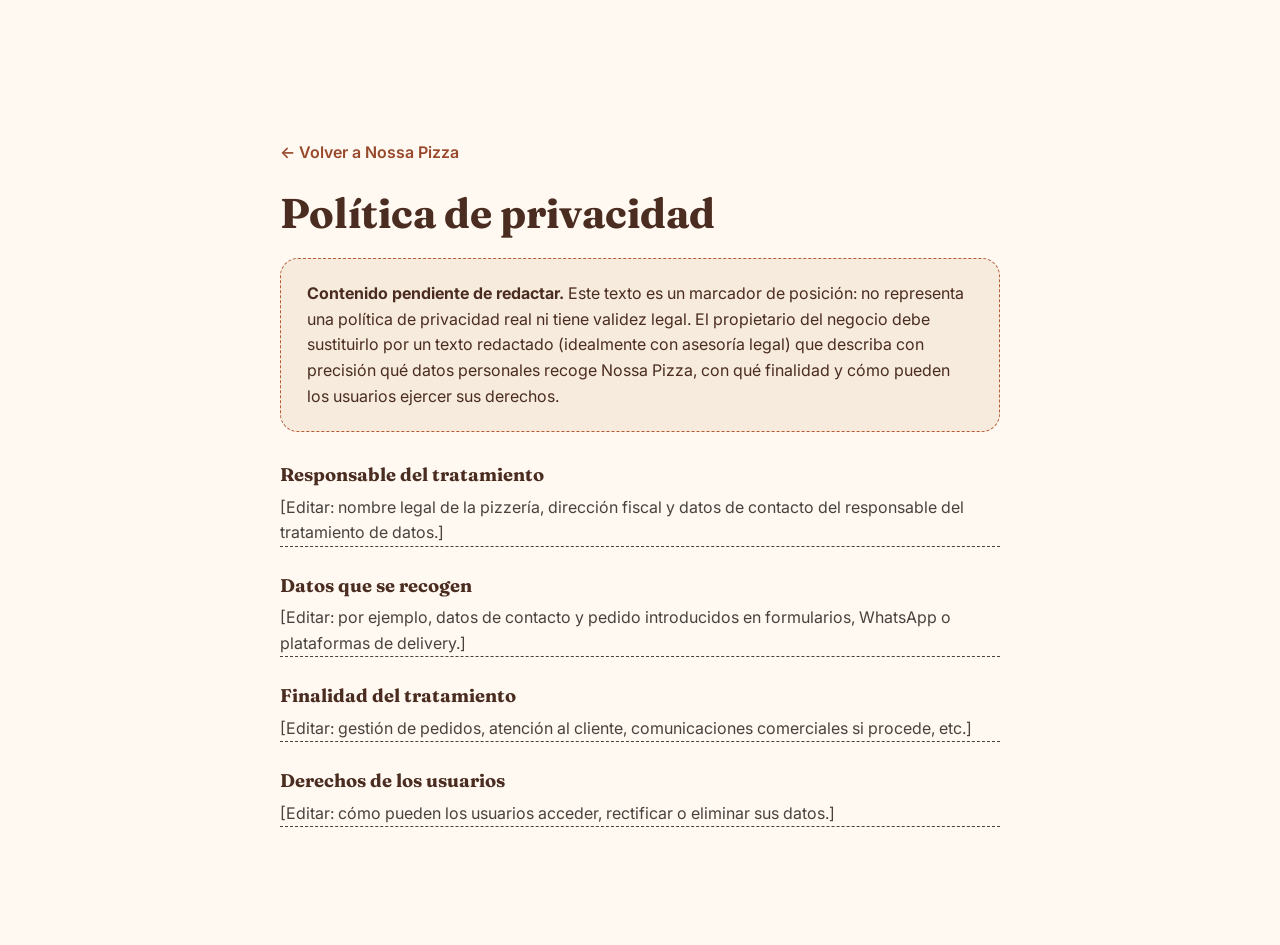
==== privacidad.html @ d00a5d14 "Add cart engine, new menu markup, palette CSS and legal pages Completes the previous commit: the act" ====
<!DOCTYPE html>
<html lang="es">
<head>
<meta charset="UTF-8">
<meta name="viewport" content="width=device-width, initial-scale=1.0, viewport-fit=cover">
<title>Política de privacidad | Nossa Pizza</title>
<meta name="description" content="Política de privacidad de Nossa Pizza — pendiente de redactar por el propietario del negocio.">
<meta name="robots" content="noindex">
<link rel="icon" type="image/svg+xml" href="assets/images/favicon.svg">
<link rel="preconnect" href="https://fonts.googleapis.com">
<link rel="preconnect" href="https://fonts.gstatic.com" crossorigin>
<link href="https://fonts.googleapis.com/css2?family=Fraunces:ital,opsz,wght@0,9..144,400;0,9..144,600;0,9..144,700;1,9..144,500&family=Baloo+2:wght@600;700;800&family=Inter:wght@400;500;600;700&display=swap" rel="stylesheet">
<link rel="stylesheet" href="css/style.css">
<style>
  .legal-page { padding-top: 140px; padding-bottom: 90px; }
  .legal-page .container { max-width: 760px; }
  .legal-notice {
    background: var(--cream-soft);
    border: 1.5px dashed var(--orange);
    border-radius: var(--radius-md);
    padding: 22px 26px;
    margin-bottom: 32px;
    color: var(--navy-deep);
  }
  .legal-page h1 { font-size: clamp(1.9rem, 4vw, 2.6rem); }
  .legal-page section { margin-bottom: 28px; }
  .legal-page h2 { font-size: 1.15rem; }
  .back-link { display: inline-block; margin-bottom: 24px; color: var(--orange-deep); font-weight: 600; }
</style>
</head>
<body style="background:var(--cream);">
<main class="legal-page">
  <div class="container">
    <a href="index.html#inicio" class="back-link">&larr; Volver a Nossa Pizza</a>
    <h1>Política de privacidad</h1>
    <div class="legal-notice">
      <strong>Contenido pendiente de redactar.</strong> Este texto es un marcador de posición: no representa una política de privacidad real ni tiene validez legal. El propietario del negocio debe sustituirlo por un texto redactado (idealmente con asesoría legal) que describa con precisión qué datos personales recoge Nossa Pizza, con qué finalidad y cómo pueden los usuarios ejercer sus derechos.
    </div>
    <section>
      <h2>Responsable del tratamiento</h2>
      <p data-editable>[Editar: nombre legal de la pizzería, dirección fiscal y datos de contacto del responsable del tratamiento de datos.]</p>
    </section>
    <section>
      <h2>Datos que se recogen</h2>
      <p data-editable>[Editar: por ejemplo, datos de contacto y pedido introducidos en formularios, WhatsApp o plataformas de delivery.]</p>
    </section>
    <section>
      <h2>Finalidad del tratamiento</h2>
      <p data-editable>[Editar: gestión de pedidos, atención al cliente, comunicaciones comerciales si procede, etc.]</p>
    </section>
    <section>
      <h2>Derechos de los usuarios</h2>
      <p data-editable>[Editar: cómo pueden los usuarios acceder, rectificar o eliminar sus datos.]</p>
    </section>
  </div>
</main>
</body>
</html>
---- css/style.css ----
/* =========================================================
   NOSSA PIZZA — hoja de estilos principal
   Paleta artesanal cálida: marrón oscuro + crema + beige +
   terracota, con verde oliva y dorado como acentos secundarios.
   Los nombres de variable heredados (--navy, --orange, etc.) se
   mantienen para no romper el resto de la hoja, pero ahora
   apuntan a la nueva paleta marrón/terracota.
   ========================================================= */

:root {
  --navy: #7a4b32;          /* marrón medio */
  --navy-deep: #4a2c20;     /* marrón oscuro principal */
  --charcoal: #2a1b12;      /* espresso oscuro — fondos foto/hero */
  --charcoal-soft: #3a2418; /* marrón footer */
  --orange: #b85c38;        /* terracota — CTA principal */
  --orange-deep: #98492c;   /* terracota oscuro — hover */
  --red: #a8452c;
  --gold: #c49a5a;          /* dorado suave, detalles */
  --crust: #d9a45c;
  --cream: #fff9f2;         /* blanco cálido */
  --cream-dim: #e8d5be;     /* beige claro */
  --cream-soft: #f6ebdd;    /* crema */
  --olive: #66704a;         /* verde oliva — acento secundario */
  --ink: #29231f;           /* negro suave para textos */
  --green-br: #049a3f;
  --yellow-br: #ffd400;
  --blue-br: #002776;

  --font-display: "Baloo 2", "Fraunces", sans-serif;
  --font-heading: "Fraunces", Georgia, serif;
  --font-body: "Inter", -apple-system, BlinkMacSystemFont, sans-serif;

  --container: 1180px;
  --radius-lg: 28px;
  --radius-md: 18px;
  --radius-sm: 12px;
  --shadow-soft: 0 20px 50px -20px rgba(42, 27, 18, 0.35);
  --shadow-card: 0 14px 30px -16px rgba(42, 27, 18, 0.28);
  --ease: cubic-bezier(0.22, 1, 0.36, 1);
}

/* ---------- Reset ---------- */
*, *::before, *::after { box-sizing: border-box; }
html { scroll-behavior: smooth; }
body {
  margin: 0;
  font-family: var(--font-body);
  color: var(--ink);
  background: var(--cream);
  line-height: 1.6;
  -webkit-font-smoothing: antialiased;
}
img { max-width: 100%; display: block; }
a { color: inherit; text-decoration: none; }
ul { list-style: none; margin: 0; padding: 0; }
h1, h2, h3, h4 { font-family: var(--font-heading); margin: 0 0 0.5em; line-height: 1.15; color: var(--navy-deep); }
p { margin: 0 0 1em; }
button { font: inherit; cursor: pointer; }

@media (prefers-reduced-motion: reduce) {
  html { scroll-behavior: auto; }
  * { animation-duration: 0.01ms !important; animation-iteration-count: 1 !important; transition-duration: 0.01ms !important; }
}

.container {
  width: 100%;
  max-width: var(--container);
  margin: 0 auto;
  padding-inline: 20px;
}

.skip-link {
  position: absolute;
  left: -999px;
  top: 0;
  background: var(--orange);
  color: #fff;
  padding: 12px 18px;
  z-index: 999;
  border-radius: 0 0 8px 0;
}
.skip-link:focus { left: 0; }

/* ---------- Buttons ---------- */
.btn {
  display: inline-flex;
  align-items: center;
  justify-content: center;
  gap: 8px;
  padding: 14px 28px;
  border-radius: 999px;
  font-weight: 600;
  font-size: 0.95rem;
  border: 2px solid transparent;
  transition: transform 0.25s var(--ease), box-shadow 0.25s var(--ease), background 0.25s var(--ease), color 0.25s var(--ease);
  white-space: nowrap;
}
.btn-primary { background: var(--orange); color: #fff; box-shadow: 0 12px 24px -10px rgba(184, 92, 56, 0.6); }
.btn-primary:hover { background: var(--orange-deep); transform: translateY(-2px); box-shadow: 0 16px 30px -10px rgba(184, 92, 56, 0.7); }
.btn-outline-light { border-color: rgba(255,255,255,0.65); color: #fff; }
.btn-outline-light:hover { background: rgba(255,255,255,0.12); transform: translateY(-2px); }
.btn-outline { border-color: var(--navy); color: var(--navy); }
.btn-outline:hover { background: var(--navy); color: #fff; }
.btn-sm { padding: 9px 18px; font-size: 0.85rem; }

/* ---------- Header ---------- */
.site-header {
  position: fixed;
  inset: 0 0 auto 0;
  z-index: 100;
  padding-top: env(safe-area-inset-top, 0px);
  transition: background 0.3s var(--ease), box-shadow 0.3s var(--ease), padding 0.3s var(--ease);
}
.header-inner {
  display: flex;
  align-items: center;
  justify-content: space-between;
  padding-block: 18px;
}
.site-header.scrolled {
  background: rgba(74, 44, 32, 0.94);
  backdrop-filter: blur(10px);
  box-shadow: 0 8px 24px -12px rgba(0,0,0,0.35);
}
.site-header.scrolled .header-inner { padding-block: 12px; }

.logo { display: flex; align-items: center; gap: 10px; }
.logo-mark { display: flex; }
.logo-text { font-family: var(--font-display); font-weight: 700; font-size: 1.4rem; display: flex; gap: 4px; }
.logo-nossa { color: var(--cream); }
.logo-pizza { color: var(--orange); }

.main-nav ul { display: flex; gap: 28px; }
.main-nav a {
  font-weight: 500;
  font-size: 0.95rem;
  color: var(--cream);
  position: relative;
  padding-bottom: 4px;
}
.main-nav a::after {
  content: "";
  position: absolute;
  left: 0; right: 100%; bottom: 0;
  height: 2px;
  background: var(--orange);
  transition: right 0.3s var(--ease);
}
.main-nav a:hover::after { right: 0; }

.header-actions { position: relative; z-index: 2; display: flex; align-items: center; gap: 14px; }
.header-cart-btn {
  position: relative;
  background: rgba(255,255,255,0.1);
  border: 1px solid rgba(255,255,255,0.18);
  color: var(--cream);
  width: 40px; height: 40px;
  border-radius: 50%;
  font-size: 1.05rem;
  display: flex; align-items: center; justify-content: center;
  transition: background 0.25s var(--ease);
}
.header-cart-btn:hover { background: var(--orange); border-color: var(--orange); }
.header-cart-badge {
  position: absolute;
  top: -5px; right: -5px;
  background: var(--olive);
  color: #fff;
  font-size: 0.68rem;
  font-weight: 700;
  min-width: 18px; height: 18px;
  border-radius: 999px;
  display: flex; align-items: center; justify-content: center;
  padding: 0 4px;
}
.header-cart-badge[hidden] { display: none; }
@media (min-width: 861px) {
  .cart-fab { display: none; }
}
.nav-toggle {
  display: none;
  flex-direction: column;
  gap: 5px;
  background: none;
  border: none;
  padding: 6px;
}
.nav-toggle span { width: 24px; height: 2px; background: var(--cream); border-radius: 2px; transition: transform 0.25s var(--ease), opacity 0.25s var(--ease), background 0.25s var(--ease); }

/* ---------- Hero ---------- */
.hero {
  position: relative;
  min-height: 100svh;
  display: flex;
  align-items: center;
  padding-top: calc(110px + env(safe-area-inset-top, 0px));
  padding-bottom: 60px;
  overflow: hidden;
  background: var(--charcoal);
}
.hero-bg {
  position: absolute;
  inset: 0;
  background:
    radial-gradient(circle at 82% 20%, rgba(184,92,56,0.28), transparent 55%),
    radial-gradient(circle at 12% 82%, rgba(74,44,32,0.55), transparent 55%),
    linear-gradient(160deg, #3a2418 0%, #2a1b12 55%, #1c120b 100%);
}
.hero-inner {
  position: relative;
  display: grid;
  grid-template-columns: 1.05fr 0.95fr;
  gap: 40px;
  align-items: center;
}
.eyebrow {
  display: inline-flex;
  align-items: center;
  gap: 8px;
  text-transform: uppercase;
  letter-spacing: 0.12em;
  font-size: 0.78rem;
  font-weight: 700;
  color: var(--orange);
  margin-bottom: 14px;
}
.eyebrow-light { color: var(--gold); }
.flag-dot {
  width: 10px; height: 10px; border-radius: 50%;
  background: conic-gradient(var(--green-br) 0 33%, var(--yellow-br) 33% 66%, var(--blue-br) 66% 100%);
  display: inline-block;
}
.hero-copy h1 {
  color: var(--cream);
  font-size: clamp(2.4rem, 5vw, 3.6rem);
  font-weight: 600;
  margin-bottom: 20px;
}
.hero-copy h1 .accent { color: var(--orange); font-style: italic; }
.hero-lead { color: var(--cream-dim); font-size: 1.1rem; max-width: 46ch; margin-bottom: 32px; }
.hero-cta { display: flex; gap: 16px; flex-wrap: wrap; margin-bottom: 34px; }
.hero-badges { display: flex; flex-wrap: wrap; gap: 12px; }
.hero-badges li {
  background: rgba(255,255,255,0.08);
  border: 1px solid rgba(255,255,255,0.12);
  color: var(--cream);
  padding: 8px 16px;
  border-radius: 999px;
  font-size: 0.85rem;
}

.hero-visual { position: relative; display: flex; justify-content: center; align-items: center; min-height: 380px; }
.hero-glow {
  position: absolute;
  width: 420px; height: 420px;
  background: radial-gradient(circle, rgba(196,154,90,0.35), transparent 70%);
  filter: blur(10px);
  animation: pulse-glow 6s ease-in-out infinite;
}
.hero-pizza {
  position: relative;
  width: min(400px, 78vw);
  height: auto;
  filter: drop-shadow(0 30px 40px rgba(0,0,0,0.5));
  animation: float-pizza 7s ease-in-out infinite;
}
.hero-sticker {
  position: absolute;
  right: 4%;
  bottom: 6%;
  background: var(--cream);
  border-radius: 999px;
  padding: 8px 18px 8px 8px;
  display: flex;
  align-items: center;
  gap: 10px;
  box-shadow: var(--shadow-soft);
  font-weight: 700;
  font-size: 0.85rem;
  color: var(--navy-deep);
  animation: float-pizza 7s ease-in-out infinite reverse;
}
.hero-sticker img { border-radius: 50%; background: var(--navy); padding: 6px; object-fit: cover; }

.scroll-hint {
  position: absolute;
  left: 50%;
  bottom: 24px;
  transform: translateX(-50%);
  width: 26px; height: 42px;
  border: 2px solid rgba(255,255,255,0.5);
  border-radius: 20px;
}
.scroll-hint span {
  position: absolute;
  top: 6px; left: 50%;
  width: 4px; height: 8px;
  margin-left: -2px;
  background: var(--orange);
  border-radius: 3px;
  animation: scroll-bounce 1.8s ease-in-out infinite;
}

@keyframes float-pizza { 0%, 100% { transform: translateY(0) rotate(0deg); } 50% { transform: translateY(-16px) rotate(2deg); } }
@keyframes pulse-glow { 0%, 100% { opacity: 0.7; transform: scale(1); } 50% { opacity: 1; transform: scale(1.08); } }
@keyframes scroll-bounce { 0%, 100% { opacity: 0.3; top: 6px; } 50% { opacity: 1; top: 16px; } }

/* ---------- Sections ---------- */
.section { padding-block: 96px; }
.section-dark { background: var(--navy-deep); color: var(--cream-dim); }
.section-dark h2, .section-dark h3 { color: var(--cream); }
.section-charcoal { background: var(--charcoal-soft); color: var(--cream-dim); }
.section-charcoal h2 { color: var(--cream); }

.section-head { text-align: center; max-width: 640px; margin: 0 auto 56px; }
.section-lead { font-size: 1.05rem; color: #5c5044; }
.section-dark .section-lead, .section-charcoal .section-lead { color: var(--cream-dim); }
.section-head h2 { font-size: clamp(1.8rem, 3.4vw, 2.6rem); }

/* ---------- Split (historia / calidad) ---------- */
.split { display: grid; grid-template-columns: 0.85fr 1.15fr; gap: 56px; align-items: center; }
.split-reverse { grid-template-columns: 1.15fr 0.85fr; }
.split-reverse .split-copy { order: 1; }
.split-reverse .split-visual { order: 2; }
.split-visual { position: relative; display: flex; justify-content: center; }
.mascot-frame {
  width: min(280px, 70vw);
  background: linear-gradient(160deg, rgba(196,154,90,0.18), rgba(184,92,56,0.08));
  border-radius: var(--radius-lg);
  padding: 26px;
}
.split-badge {
  position: absolute;
  bottom: -16px;
  left: 50%;
  transform: translateX(-50%);
  background: var(--orange);
  color: #fff;
  font-size: 0.8rem;
  font-weight: 700;
  padding: 8px 18px;
  border-radius: 999px;
  display: flex;
  align-items: center;
  gap: 8px;
  white-space: nowrap;
  box-shadow: var(--shadow-card);
}
.split-copy h2 { font-size: clamp(1.7rem, 3vw, 2.3rem); }
.story-points { margin-top: 22px; display: grid; gap: 10px; }
.story-points li { padding-left: 22px; position: relative; }
.story-points li::before { content: "✓"; position: absolute; left: 0; color: var(--orange); font-weight: 700; }

.quality-list { margin-top: 24px; display: grid; gap: 14px; }
.quality-list li { display: flex; align-items: center; gap: 12px; font-weight: 500; }
.ingredient-icons {
  margin-top: 26px;
  display: flex;
  flex-wrap: wrap;
  gap: 12px;
}
.ingredient-icons li {
  display: flex;
  align-items: center;
  gap: 8px;
  background: rgba(255,255,255,0.06);
  border: 1px solid rgba(255,255,255,0.14);
  padding: 8px 16px;
  border-radius: 999px;
  font-size: 0.85rem;
  font-weight: 600;
}
.ingredient-icons li span { font-size: 1.1rem; }
.quality-visual { min-height: 320px; }
.pizza-disc {
  width: min(320px, 80vw);
  aspect-ratio: 1;
  border-radius: 50%;
  box-shadow: var(--shadow-soft);
}
.pizza-disc--calabresa {
  background:
    radial-gradient(circle at 30% 28%, rgba(255,255,255,0.55) 0 6%, transparent 7%),
    radial-gradient(circle at 62% 55%, rgba(255,255,255,0.55) 0 5%, transparent 6%),
    radial-gradient(circle at 42% 68%, rgba(255,255,255,0.55) 0 5%, transparent 6%),
    radial-gradient(circle at 70% 25%, #8c3226 0 9%, transparent 10%),
    radial-gradient(circle at 28% 50%, #8c3226 0 9%, transparent 10%),
    radial-gradient(circle at 55% 40%, #8c3226 0 9%, transparent 10%),
    radial-gradient(circle at 50% 50%, var(--gold), var(--crust) 75%, var(--orange-deep) 100%);
}

.price { font-family: var(--font-heading); font-weight: 700; color: var(--navy-deep); }
[data-editable] { border-bottom: 1px dashed currentColor; opacity: 0.85; }

/* ---------- Why us ---------- */
.why-grid { display: grid; grid-template-columns: repeat(3, 1fr); gap: 24px; }
.why-card {
  background: #fff;
  border: 1px solid #efe4d0;
  border-radius: var(--radius-md);
  padding: 30px 26px;
  text-align: center;
  transition: transform 0.3s var(--ease), box-shadow 0.3s var(--ease), border-color 0.3s var(--ease);
}
.why-card:hover { transform: translateY(-6px); box-shadow: var(--shadow-card); border-color: transparent; }
.why-icon { font-size: 2.2rem; display: block; margin-bottom: 14px; }
.why-card h3 { font-size: 1.05rem; margin-bottom: 8px; }
.why-card p { font-size: 0.92rem; color: #5c5044; margin: 0; }

/* ---------- Gallery ---------- */
.gallery-grid {
  display: grid;
  grid-template-columns: repeat(3, 1fr);
  gap: 16px;
}
.gallery-item {
  position: relative;
  border: none;
  padding: 0;
  border-radius: var(--radius-sm);
  overflow: hidden;
  aspect-ratio: 1;
  background: var(--charcoal-soft);
}
.gallery-item img { width: 100%; height: 100%; object-fit: cover; transition: transform 0.5s var(--ease); }
.gallery-item:hover img { transform: scale(1.08); }
.gallery-caption {
  position: absolute;
  inset: auto 0 0 0;
  padding: 14px 12px 12px;
  background: linear-gradient(to top, rgba(0,0,0,0.75), transparent);
  color: #fff;
  font-size: 0.85rem;
  font-weight: 600;
  text-align: left;
  transform: translateY(8px);
  opacity: 0;
  transition: transform 0.3s var(--ease), opacity 0.3s var(--ease);
}
.gallery-item:hover .gallery-caption, .gallery-item:focus-visible .gallery-caption { transform: translateY(0); opacity: 1; }
.gallery-item--empty {
  display: flex;
  flex-direction: column;
  align-items: center;
  justify-content: center;
  gap: 10px;
  border: 2px dashed rgba(255,255,255,0.25);
  color: var(--cream-dim);
  font-size: 0.85rem;
  text-align: center;
  padding: 16px;
}
.gallery-item--empty span:first-child { font-size: 2rem; color: var(--orange); }

/* ---------- Menú: filtros ---------- */
.menu-filters {
  display: flex;
  flex-wrap: wrap;
  justify-content: center;
  gap: 10px;
  margin-bottom: 44px;
}
.filter-btn {
  background: #fff;
  border: 1.5px solid var(--cream-dim);
  color: var(--navy-deep);
  padding: 10px 20px;
  border-radius: 999px;
  font-weight: 600;
  font-size: 0.88rem;
  transition: background 0.25s var(--ease), color 0.25s var(--ease), border-color 0.25s var(--ease), transform 0.25s var(--ease);
}
.filter-btn:hover { transform: translateY(-2px); border-color: var(--orange); }
.filter-btn.is-active { background: var(--orange); border-color: var(--orange); color: #fff; }

/* ---------- Menú: tarjetas de producto ---------- */
.product-grid { display: grid; grid-template-columns: repeat(3, 1fr); gap: 28px; }
.product-card {
  background: #fff;
  border-radius: var(--radius-md);
  overflow: hidden;
  box-shadow: var(--shadow-card);
  transition: transform 0.35s var(--ease), box-shadow 0.35s var(--ease), opacity 0.25s var(--ease);
  display: flex;
  flex-direction: column;
}
.product-card:hover { transform: translateY(-6px); box-shadow: var(--shadow-soft); }
.product-card[hidden] { display: none; }
.product-card-media { position: relative; background: var(--charcoal); padding: 18px; }
.product-card-media img { margin: 0 auto; width: 82%; transition: transform 0.5s var(--ease); }
.product-card:hover .product-card-media img { transform: scale(1.06) rotate(1.5deg); }
.product-card-media--wide img { width: 100%; }
.product-cat-tag {
  position: absolute;
  top: 12px;
  left: 12px;
  background: rgba(255,249,242,0.92);
  color: var(--navy-deep);
  font-size: 0.72rem;
  font-weight: 700;
  text-transform: uppercase;
  letter-spacing: 0.05em;
  padding: 5px 12px;
  border-radius: 999px;
}
.product-card-body { padding: 22px 24px 26px; flex: 1; display: flex; flex-direction: column; gap: 4px; }
.product-card-body h3 { font-size: 1.2rem; margin-bottom: 2px; }
.product-ingredients { font-size: 0.85rem; color: var(--orange-deep); font-weight: 600; margin-bottom: 4px; }
.product-desc { color: #5c5044; font-size: 0.94rem; margin-bottom: 8px; }

.product-option-label {
  font-size: 0.78rem;
  font-weight: 700;
  text-transform: uppercase;
  letter-spacing: 0.06em;
  color: var(--navy);
  margin: 10px 0 6px;
}
.size-options { display: grid; gap: 8px; }
.size-option {
  display: flex;
  align-items: center;
  justify-content: space-between;
  gap: 10px;
  border: 1.5px solid var(--cream-dim);
  border-radius: 10px;
  padding: 9px 12px;
  cursor: pointer;
  transition: border-color 0.2s var(--ease), background 0.2s var(--ease);
  font-size: 0.88rem;
}
.size-option:has(input:checked) { border-color: var(--orange); background: var(--cream-soft); }
.size-option input { accent-color: var(--orange); }
.size-option-label { display: flex; align-items: baseline; gap: 6px; flex: 1; }
.size-option-label small { color: #8a7a68; font-weight: 400; }
.size-option-price { font-weight: 700; color: var(--navy-deep); white-space: nowrap; }

.extras-options { display: grid; gap: 6px; }
.extra-option {
  display: flex;
  align-items: center;
  justify-content: space-between;
  gap: 10px;
  font-size: 0.85rem;
  padding: 4px 2px;
  cursor: pointer;
}
.extra-option input { accent-color: var(--olive); }
.extra-option-label { display: flex; align-items: center; gap: 8px; flex: 1; }
.extra-price { color: #6b5f50; white-space: nowrap; }

.product-card-foot {
  margin-top: auto;
  padding-top: 16px;
  display: flex;
  align-items: center;
  justify-content: space-between;
  gap: 12px;
  flex-wrap: wrap;
}
.qty-stepper { display: flex; align-items: center; gap: 10px; border: 1.5px solid var(--cream-dim); border-radius: 999px; padding: 4px; }
.qty-btn {
  width: 26px; height: 26px;
  border-radius: 50%;
  border: none;
  background: var(--cream-soft);
  color: var(--navy-deep);
  font-weight: 700;
  font-size: 1rem;
  line-height: 1;
  display: flex; align-items: center; justify-content: center;
  transition: background 0.2s var(--ease);
}
.qty-btn:hover { background: var(--orange); color: #fff; }
.qty-value { min-width: 1.2em; text-align: center; font-weight: 700; }
.product-live-price { font-size: 0.85rem; color: #6b5f50; }
.product-live-price strong { color: var(--navy-deep); font-family: var(--font-heading); font-size: 1.05rem; }
.add-to-cart-btn { width: 100%; margin-top: 6px; }
.add-to-cart-btn.is-added { background: var(--olive); }
.menu-grid-note { text-align: center; margin-top: 40px; color: #5c5044; }
.menu-grid-note a { color: var(--orange-deep); font-weight: 600; }

/* ---------- Carrito ---------- */
.cart-fab {
  position: fixed;
  right: 24px;
  bottom: 24px;
  z-index: 150;
  width: 60px; height: 60px;
  border-radius: 50%;
  background: var(--orange);
  color: #fff;
  border: none;
  font-size: 1.5rem;
  box-shadow: 0 14px 30px -10px rgba(184,92,56,0.6);
  display: flex; align-items: center; justify-content: center;
  transition: transform 0.25s var(--ease);
}
.cart-fab:hover { transform: scale(1.06); }
.cart-fab-badge {
  position: absolute;
  top: -4px; right: -4px;
  background: var(--olive);
  color: #fff;
  font-size: 0.72rem;
  font-weight: 700;
  min-width: 20px; height: 20px;
  border-radius: 999px;
  display: flex; align-items: center; justify-content: center;
  padding: 0 4px;
  border: 2px solid var(--cream);
}
.cart-fab-badge[hidden] { display: none; }

.cart-overlay {
  position: fixed; inset: 0;
  background: rgba(20,14,10,0.55);
  z-index: 160;
  opacity: 0;
  pointer-events: none;
  transition: opacity 0.3s var(--ease);
}
.cart-overlay.open { opacity: 1; pointer-events: auto; }

.cart-drawer {
  position: fixed;
  inset: 0 0 0 auto;
  width: min(400px, 92vw);
  height: 100vh;
  background: var(--cream);
  z-index: 170;
  display: flex;
  flex-direction: column;
  transform: translateX(100%);
  transition: transform 0.35s var(--ease);
  box-shadow: -10px 0 40px -10px rgba(20,14,10,0.4);
}
.cart-drawer.open { transform: translateX(0); }
.cart-drawer-header {
  display: flex; align-items: center; justify-content: space-between;
  padding: 20px 22px;
  border-bottom: 1px solid var(--cream-dim);
  padding-top: calc(20px + env(safe-area-inset-top, 0px));
}
.cart-drawer-header h2 { margin: 0; font-size: 1.3rem; }
.cart-drawer-close {
  background: var(--cream-soft);
  border: none;
  width: 36px; height: 36px;
  border-radius: 50%;
  font-size: 1.3rem;
  color: var(--navy-deep);
}
.cart-items { flex: 1; overflow-y: auto; padding: 16px 22px; display: grid; gap: 14px; align-content: start; }
.cart-empty { text-align: center; color: #8a7a68; padding: 40px 10px; }
.cart-item {
  display: grid;
  grid-template-columns: 1fr auto;
  gap: 6px 10px;
  border-bottom: 1px dotted var(--cream-dim);
  padding-bottom: 14px;
}
.cart-item-name { font-weight: 700; color: var(--navy-deep); font-size: 0.95rem; }
.cart-item-meta { font-size: 0.8rem; color: #8a7a68; grid-column: 1 / -1; }
.cart-item-price { font-weight: 700; color: var(--navy-deep); text-align: right; white-space: nowrap; }
.cart-item-controls { grid-column: 1 / -1; display: flex; align-items: center; justify-content: space-between; margin-top: 4px; }
.cart-item-remove { color: var(--orange-deep); font-size: 0.8rem; font-weight: 600; background: none; border: none; padding: 0; }

.cart-summary { border-top: 1px solid var(--cream-dim); padding: 18px 22px; padding-bottom: calc(18px + env(safe-area-inset-bottom, 0px)); background: var(--cream-soft); }
.cart-summary-row { display: flex; justify-content: space-between; font-size: 0.92rem; margin-bottom: 6px; }
.cart-summary-row.total { font-weight: 700; font-size: 1.1rem; color: var(--navy-deep); font-family: var(--font-heading); }
.cart-pending-note { font-size: 0.78rem; color: var(--orange-deep); margin-bottom: 12px; }
.cart-checkout-btn { width: 100%; }

.toast {
  position: fixed;
  left: 50%;
  bottom: 32px;
  transform: translate(-50%, 20px);
  background: var(--navy-deep);
  color: var(--cream);
  padding: 12px 22px;
  border-radius: 999px;
  font-size: 0.88rem;
  font-weight: 600;
  z-index: 180;
  opacity: 0;
  pointer-events: none;
  transition: opacity 0.3s var(--ease), transform 0.3s var(--ease);
  box-shadow: var(--shadow-soft);
}
.toast.show { opacity: 1; transform: translate(-50%, 0); }

/* ---------- Opiniones ---------- */
.reviews-note { text-align: center; color: #8a7a68; font-size: 0.88rem; margin-top: -30px; margin-bottom: 40px; }
.reviews-grid { display: grid; grid-template-columns: repeat(3, 1fr); gap: 24px; }
.review-card {
  position: relative;
  background: #fff;
  border: 1px solid var(--cream-dim);
  border-radius: var(--radius-md);
  padding: 26px;
}
.review-example-tag {
  position: absolute;
  top: 14px; right: 14px;
  font-size: 0.68rem;
  font-weight: 700;
  text-transform: uppercase;
  letter-spacing: 0.05em;
  color: var(--orange-deep);
  background: var(--cream-soft);
  padding: 3px 9px;
  border-radius: 999px;
}
.review-stars { color: var(--gold); font-size: 1rem; letter-spacing: 2px; margin-bottom: 10px; }
.review-quote { font-style: italic; color: var(--ink); margin-bottom: 14px; }
.review-author { font-weight: 700; color: var(--navy-deep); font-size: 0.9rem; }

/* ---------- Barra de pedido móvil ---------- */
.mobile-order-bar {
  display: none;
  position: fixed;
  left: 0; right: 0; bottom: 0;
  z-index: 140;
  background: var(--navy-deep);
  color: var(--cream);
  padding: 12px 16px;
  padding-bottom: calc(12px + env(safe-area-inset-bottom, 0px));
  align-items: center;
  justify-content: space-between;
  box-shadow: 0 -8px 24px -12px rgba(0,0,0,0.4);
}
.mobile-order-bar[hidden] { display: none; }
.mobile-order-bar-info { font-size: 0.85rem; }
.mobile-order-bar-info strong { display: block; font-size: 1rem; }

/* ---------- Pedidos ---------- */
.pedidos-cta {
  background:
    radial-gradient(circle at 15% 20%, rgba(196,154,90,0.18), transparent 55%),
    linear-gradient(135deg, var(--navy) 0%, var(--navy-deep) 100%);
  color: var(--cream);
  text-align: center;
}
.pedidos-inner h2 { color: var(--cream); font-size: clamp(1.8rem, 3.4vw, 2.6rem); }
.section-lead-light { color: var(--cream-dim); max-width: 52ch; margin-inline: auto; }
.order-options { display: flex; flex-wrap: wrap; justify-content: center; gap: 16px; margin-top: 36px; }
.order-btn {
  display: flex;
  align-items: center;
  gap: 10px;
  background: rgba(255,255,255,0.08);
  border: 1px solid rgba(255,255,255,0.16);
  padding: 14px 24px;
  border-radius: 999px;
  font-weight: 600;
  transition: transform 0.25s var(--ease), background 0.25s var(--ease);
}
.order-btn:hover { background: var(--orange); transform: translateY(-3px); }
.order-btn--pending { opacity: 0.5; cursor: not-allowed; }
.order-btn--pending:hover { background: rgba(255,255,255,0.08); transform: none; }
.order-btn--pending em { font-style: normal; font-size: 0.75rem; opacity: 0.8; }
.order-btn-icon { font-size: 1.2rem; }

/* ---------- Contacto ---------- */
.contact-grid { display: grid; grid-template-columns: 1fr 1fr; gap: 48px; align-items: start; }
.contact-list { display: grid; gap: 24px; }
.contact-list li { display: flex; gap: 16px; align-items: flex-start; }
.contact-icon { font-size: 1.4rem; }
.contact-list strong { color: var(--cream); display: block; margin-bottom: 2px; }
.contact-list p { margin: 0; }
.social-links { display: flex; gap: 14px; }
.social-links a { color: var(--gold); font-weight: 600; border-bottom: 1px dashed currentColor; }
.map-placeholder {
  border: 2px dashed rgba(255,255,255,0.2);
  border-radius: var(--radius-md);
  height: 100%;
  min-height: 240px;
  display: flex;
  flex-direction: column;
  align-items: center;
  justify-content: center;
  gap: 10px;
  text-align: center;
  padding: 30px;
  color: var(--cream-dim);
}
.map-placeholder span { font-size: 2.4rem; }

/* ---------- Footer ---------- */
.site-footer { background: var(--charcoal); color: var(--cream-dim); padding-top: 64px; }
.footer-inner {
  display: grid;
  grid-template-columns: 1.4fr 1fr 1fr 1fr 1fr;
  gap: 32px;
  padding-bottom: 44px;
  border-bottom: 1px solid rgba(255,255,255,0.08);
}
.footer-brand p { color: #a99a86; margin-top: 10px; font-size: 0.9rem; }
.footer-col h4 { color: var(--cream); font-family: var(--font-body); font-size: 0.9rem; text-transform: uppercase; letter-spacing: 0.08em; margin-bottom: 14px; }
.footer-col ul { display: grid; gap: 10px; font-size: 0.9rem; }
.footer-col a:hover { color: var(--orange); }
.footer-social { display: flex; gap: 10px; }
.footer-social a {
  width: 36px; height: 36px;
  border-radius: 50%;
  border: 1px solid rgba(255,255,255,0.2);
  display: flex; align-items: center; justify-content: center;
  font-size: 0.78rem; font-weight: 700;
  transition: background 0.25s var(--ease), border-color 0.25s var(--ease);
}
.footer-social a:hover { background: var(--orange); border-color: var(--orange); color: #fff; }
.footer-bottom { text-align: center; padding: 22px 0; font-size: 0.82rem; color: #7d715f; }

/* ---------- Lightbox ---------- */
.lightbox {
  position: fixed;
  inset: 0;
  background: rgba(20, 14, 10, 0.92);
  display: flex;
  align-items: center;
  justify-content: center;
  z-index: 200;
  padding: 40px 20px;
  animation: fade-in 0.25s var(--ease);
}
.lightbox[hidden] { display: none; }
.lightbox figure { margin: 0; max-width: 640px; text-align: center; }
.lightbox img { border-radius: var(--radius-sm); max-height: 70vh; margin: 0 auto; }
.lightbox figcaption { color: var(--cream); margin-top: 16px; font-weight: 600; }
.lightbox-close {
  position: absolute;
  top: 20px; right: 24px;
  background: rgba(255,255,255,0.1);
  color: #fff;
  border: none;
  width: 44px; height: 44px;
  border-radius: 50%;
  font-size: 1.6rem;
  line-height: 1;
}
@keyframes fade-in { from { opacity: 0; } to { opacity: 1; } }

/* ---------- Reveal on scroll ---------- */
.reveal {
  opacity: 0;
  transform: translateY(28px);
  transition: opacity 0.7s var(--ease), transform 0.7s var(--ease);
  transition-delay: var(--delay, 0ms);
}
.reveal.is-visible { opacity: 1; transform: translateY(0); }

/* =========================================================
   Responsive
   ========================================================= */
@media (max-width: 980px) {
  .product-grid { grid-template-columns: repeat(2, 1fr); }
  .why-grid { grid-template-columns: repeat(2, 1fr); }
  .reviews-grid { grid-template-columns: repeat(2, 1fr); }
  .footer-inner { grid-template-columns: repeat(3, 1fr); }
}

@media (max-width: 860px) {
  .main-nav {
    position: fixed;
    inset: 0 0 0 auto;
    width: min(320px, 82vw);
    height: 100vh;
    background: var(--navy-deep);
    padding: 110px 32px 32px;
    transform: translateX(100%);
    transition: transform 0.35s var(--ease);
  }
  .main-nav.open { transform: translateX(0); }
  .main-nav ul { flex-direction: column; gap: 22px; }
  .main-nav a { color: var(--cream); font-size: 1.05rem; }
  .nav-toggle { display: flex; }
  .header-actions .btn-sm { display: none; }

  .hero-inner { grid-template-columns: 1fr; text-align: center; }
  .hero-copy { order: 2; }
  .hero-visual { order: 1; }
  .hero-cta { justify-content: center; }
  .hero-badges { justify-content: center; }
  .hero-lead { margin-inline: auto; }

  .split, .split-reverse { grid-template-columns: 1fr; text-align: center; }
  .split-reverse .split-copy, .split-reverse .split-visual { order: initial; }
  .story-points li { text-align: left; }
  .quality-list li { justify-content: center; }

  .product-grid { grid-template-columns: 1fr; }
  .why-grid { grid-template-columns: 1fr; }
  .reviews-grid { grid-template-columns: 1fr; }
  .gallery-grid { grid-template-columns: repeat(2, 1fr); }
  .contact-grid { grid-template-columns: 1fr; }
  .footer-inner { grid-template-columns: repeat(2, 1fr); text-align: left; }

  .cart-fab { right: 16px; bottom: 84px; }
  .mobile-order-bar { display: flex; }
}

@media (max-width: 520px) {
  .section { padding-block: 68px; }
  .hero { padding-top: calc(96px + env(safe-area-inset-top, 0px)); }
  .gallery-grid { grid-template-columns: repeat(2, 1fr); }
  .order-options { flex-direction: column; align-items: stretch; }
  .order-btn { justify-content: center; }
  .footer-inner { grid-template-columns: 1fr; }
  .hero-badges { flex-direction: column; align-items: center; }
  .cart-drawer { width: 100vw; }
}
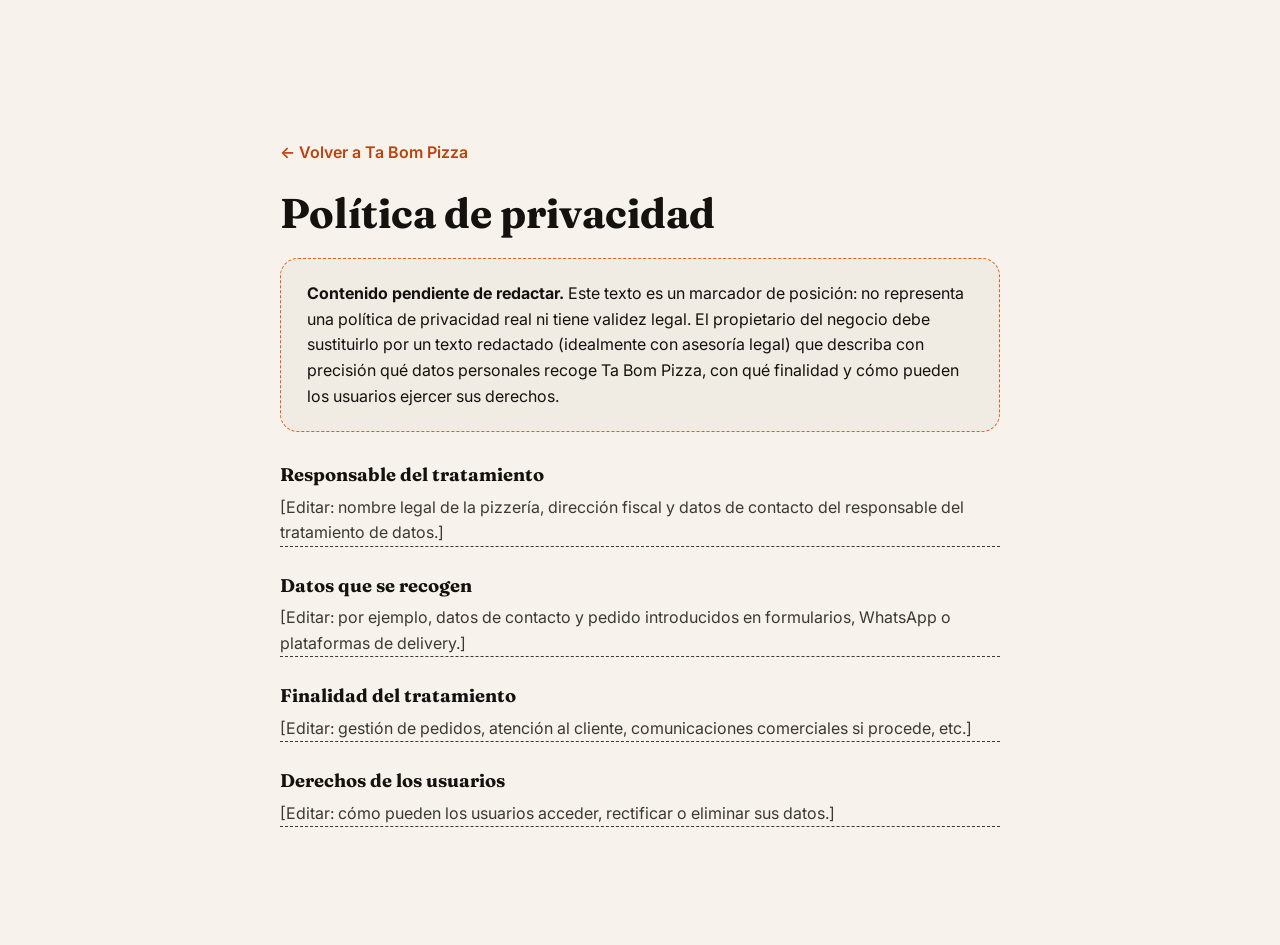
==== commit 7b505629: "Rebrand site from Nossa Pizza to Ta Bom Pizza Co-Authored-By: Claude Opus 5.5 <noreply@anthropic.com" ====
--- a/privacidad.html
+++ b/privacidad.html
@@ -3,8 +3,8 @@
 <head>
 <meta charset="UTF-8">
 <meta name="viewport" content="width=device-width, initial-scale=1.0, viewport-fit=cover">
-<title>Política de privacidad | Nossa Pizza</title>
-<meta name="description" content="Política de privacidad de Nossa Pizza — pendiente de redactar por el propietario del negocio.">
+<title>Política de privacidad | Ta Bom Pizza</title>
+<meta name="description" content="Política de privacidad de Ta Bom Pizza — pendiente de redactar por el propietario del negocio.">
 <meta name="robots" content="noindex">
 <link rel="icon" type="image/svg+xml" href="assets/images/favicon.svg">
 <link rel="preconnect" href="https://fonts.googleapis.com">
@@ -31,10 +31,10 @@
 <body style="background:var(--cream);">
 <main class="legal-page">
   <div class="container">
-    <a href="index.html#inicio" class="back-link">&larr; Volver a Nossa Pizza</a>
+    <a href="index.html#inicio" class="back-link">&larr; Volver a Ta Bom Pizza</a>
     <h1>Política de privacidad</h1>
     <div class="legal-notice">
-      <strong>Contenido pendiente de redactar.</strong> Este texto es un marcador de posición: no representa una política de privacidad real ni tiene validez legal. El propietario del negocio debe sustituirlo por un texto redactado (idealmente con asesoría legal) que describa con precisión qué datos personales recoge Nossa Pizza, con qué finalidad y cómo pueden los usuarios ejercer sus derechos.
+      <strong>Contenido pendiente de redactar.</strong> Este texto es un marcador de posición: no representa una política de privacidad real ni tiene validez legal. El propietario del negocio debe sustituirlo por un texto redactado (idealmente con asesoría legal) que describa con precisión qué datos personales recoge Ta Bom Pizza, con qué finalidad y cómo pueden los usuarios ejercer sus derechos.
     </div>
     <section>
       <h2>Responsable del tratamiento</h2>
--- a/css/style.css
+++ b/css/style.css
@@ -1,32 +1,32 @@
 /* =========================================================
-   NOSSA PIZZA — hoja de estilos principal
-   Paleta artesanal cálida: marrón oscuro + crema + beige +
-   terracota, con verde oliva y dorado como acentos secundarios.
-   Los nombres de variable heredados (--navy, --orange, etc.) se
-   mantienen para no romper el resto de la hoja, pero ahora
-   apuntan a la nueva paleta marrón/terracota.
+   TA BOM PIZZA — hoja de estilos principal
+   Paleta editorial oscura y premium: negro casi puro + blanco
+   cálido + un acento "brasa" (naranja-rojo intenso) y dorado
+   como detalle secundario. Los nombres de variable heredados
+   (--navy, --orange, etc.) se mantienen para no romper el resto
+   de la hoja, pero ahora apuntan a la nueva paleta oscura.
    ========================================================= */
 
 :root {
-  --navy: #7a4b32;          /* marrón medio */
-  --navy-deep: #4a2c20;     /* marrón oscuro principal */
-  --charcoal: #2a1b12;      /* espresso oscuro — fondos foto/hero */
-  --charcoal-soft: #3a2418; /* marrón footer */
-  --orange: #b85c38;        /* terracota — CTA principal */
-  --orange-deep: #98492c;   /* terracota oscuro — hover */
-  --red: #a8452c;
-  --gold: #c49a5a;          /* dorado suave, detalles */
+  --navy: #423b35;          /* gris cálido medio — acentos intermedios */
+  --navy-deep: #14110f;     /* negro cálido — texto principal y fondos oscuros */
+  --charcoal: #0b0908;      /* negro profundo — fondos de foto/hero */
+  --charcoal-soft: #1a1613; /* negro suave — footer */
+  --orange: #e35b1f;        /* brasa — CTA principal */
+  --orange-deep: #b8430f;   /* brasa oscura — hover */
+  --red: #c0392b;
+  --gold: #cda45e;          /* dorado — detalles premium */
   --crust: #d9a45c;
-  --cream: #fff9f2;         /* blanco cálido */
-  --cream-dim: #e8d5be;     /* beige claro */
-  --cream-soft: #f6ebdd;    /* crema */
-  --olive: #66704a;         /* verde oliva — acento secundario */
-  --ink: #29231f;           /* negro suave para textos */
+  --cream: #f7f3ec;         /* blanco cálido */
+  --cream-dim: #cdbfae;     /* taupe claro — texto secundario sobre oscuro */
+  --cream-soft: #f1ece3;    /* crema suave */
+  --olive: #545a3f;         /* verde oliva oscuro — acento secundario */
+  --ink: #1c1815;           /* negro cálido para texto sobre fondo claro */
   --green-br: #049a3f;
   --yellow-br: #ffd400;
   --blue-br: #002776;
 
-  --font-display: "Baloo 2", "Fraunces", sans-serif;
+  --font-display: "Italiana", "Fraunces", serif;
   --font-heading: "Fraunces", Georgia, serif;
   --font-body: "Inter", -apple-system, BlinkMacSystemFont, sans-serif;
 
@@ -95,8 +95,8 @@
   transition: transform 0.25s var(--ease), box-shadow 0.25s var(--ease), background 0.25s var(--ease), color 0.25s var(--ease);
   white-space: nowrap;
 }
-.btn-primary { background: var(--orange); color: #fff; box-shadow: 0 12px 24px -10px rgba(184, 92, 56, 0.6); }
-.btn-primary:hover { background: var(--orange-deep); transform: translateY(-2px); box-shadow: 0 16px 30px -10px rgba(184, 92, 56, 0.7); }
+.btn-primary { background: var(--orange); color: #fff; box-shadow: 0 12px 24px -10px rgba(227, 91, 31, 0.6); }
+.btn-primary:hover { background: var(--orange-deep); transform: translateY(-2px); box-shadow: 0 16px 30px -10px rgba(227, 91, 31, 0.7); }
 .btn-outline-light { border-color: rgba(255,255,255,0.65); color: #fff; }
 .btn-outline-light:hover { background: rgba(255,255,255,0.12); transform: translateY(-2px); }
 .btn-outline { border-color: var(--navy); color: var(--navy); }
@@ -118,7 +118,7 @@
   padding-block: 18px;
 }
 .site-header.scrolled {
-  background: rgba(74, 44, 32, 0.94);
+  background: rgba(20, 17, 15, 0.94);
   backdrop-filter: blur(10px);
   box-shadow: 0 8px 24px -12px rgba(0,0,0,0.35);
 }
@@ -126,8 +126,16 @@
 
 .logo { display: flex; align-items: center; gap: 10px; }
 .logo-mark { display: flex; }
-.logo-text { font-family: var(--font-display); font-weight: 700; font-size: 1.4rem; display: flex; gap: 4px; }
-.logo-nossa { color: var(--cream); }
+.logo-text {
+  font-family: var(--font-display);
+  font-weight: 400;
+  font-size: 1.5rem;
+  letter-spacing: 0.06em;
+  text-transform: uppercase;
+  display: flex;
+  gap: 0.32em;
+}
+.logo-brand { color: var(--cream); }
 .logo-pizza { color: var(--orange); }
 
 .main-nav ul { display: flex; gap: 28px; }
@@ -188,8 +196,16 @@
 .nav-toggle span { width: 24px; height: 2px; background: var(--cream); border-radius: 2px; transition: transform 0.25s var(--ease), opacity 0.25s var(--ease), background 0.25s var(--ease); }
 
 /* ---------- Hero ---------- */
+/* Bounds the sticky hero's containing block to ~1.5 viewports, so it pins
+   for a beat then properly releases instead of sticking for the whole page. */
+.hero-stack-wrap {
+  position: relative;
+  height: 150svh;
+}
 .hero {
-  position: relative;
+  position: sticky;
+  top: 0;
+  z-index: 1;
   min-height: 100svh;
   display: flex;
   align-items: center;
@@ -198,13 +214,21 @@
   overflow: hidden;
   background: var(--charcoal);
 }
+/* Sits after the sticky hero and, being a positioned element later in the
+   DOM, slides up over it as the user scrolls — the "cards stacking" reveal. */
+.stack-cover {
+  position: relative;
+  z-index: 2;
+  box-shadow: 0 -40px 60px -30px rgba(0,0,0,0.5);
+}
+
 .hero-bg {
   position: absolute;
-  inset: 0;
+  top: -60px; right: 0; bottom: -60px; left: 0;
   background:
-    radial-gradient(circle at 82% 20%, rgba(184,92,56,0.28), transparent 55%),
-    radial-gradient(circle at 12% 82%, rgba(74,44,32,0.55), transparent 55%),
-    linear-gradient(160deg, #3a2418 0%, #2a1b12 55%, #1c120b 100%);
+    radial-gradient(circle at 82% 20%, rgba(227,91,31,0.28), transparent 55%),
+    radial-gradient(circle at 12% 82%, rgba(20,17,15,0.55), transparent 55%),
+    linear-gradient(160deg, #1a1613 0%, #0b0908 55%, #050403 100%);
 }
 .hero-inner {
   position: relative;
@@ -253,7 +277,7 @@
 .hero-glow {
   position: absolute;
   width: 420px; height: 420px;
-  background: radial-gradient(circle, rgba(196,154,90,0.35), transparent 70%);
+  background: radial-gradient(circle, rgba(205,164,94,0.35), transparent 70%);
   filter: blur(10px);
   animation: pulse-glow 6s ease-in-out infinite;
 }
@@ -325,7 +349,7 @@
 .split-visual { position: relative; display: flex; justify-content: center; }
 .mascot-frame {
   width: min(280px, 70vw);
-  background: linear-gradient(160deg, rgba(196,154,90,0.18), rgba(184,92,56,0.08));
+  background: linear-gradient(160deg, rgba(205,164,94,0.18), rgba(227,91,31,0.08));
   border-radius: var(--radius-lg);
   padding: 26px;
 }
@@ -371,22 +395,13 @@
   font-weight: 600;
 }
 .ingredient-icons li span { font-size: 1.1rem; }
-.quality-visual { min-height: 320px; }
-.pizza-disc {
-  width: min(320px, 80vw);
-  aspect-ratio: 1;
-  border-radius: 50%;
+.quality-visual { min-height: 320px; display: flex; justify-content: center; }
+.quality-photo {
+  width: min(420px, 90vw);
+  aspect-ratio: 4 / 5;
+  object-fit: cover;
+  border-radius: var(--radius-lg);
   box-shadow: var(--shadow-soft);
-}
-.pizza-disc--calabresa {
-  background:
-    radial-gradient(circle at 30% 28%, rgba(255,255,255,0.55) 0 6%, transparent 7%),
-    radial-gradient(circle at 62% 55%, rgba(255,255,255,0.55) 0 5%, transparent 6%),
-    radial-gradient(circle at 42% 68%, rgba(255,255,255,0.55) 0 5%, transparent 6%),
-    radial-gradient(circle at 70% 25%, #8c3226 0 9%, transparent 10%),
-    radial-gradient(circle at 28% 50%, #8c3226 0 9%, transparent 10%),
-    radial-gradient(circle at 55% 40%, #8c3226 0 9%, transparent 10%),
-    radial-gradient(circle at 50% 50%, var(--gold), var(--crust) 75%, var(--orange-deep) 100%);
 }
 
 .price { font-family: var(--font-heading); font-weight: 700; color: var(--navy-deep); }
@@ -592,7 +607,7 @@
   color: #fff;
   border: none;
   font-size: 1.5rem;
-  box-shadow: 0 14px 30px -10px rgba(184,92,56,0.6);
+  box-shadow: 0 14px 30px -10px rgba(227,91,31,0.6);
   display: flex; align-items: center; justify-content: center;
   transition: transform 0.25s var(--ease);
 }
@@ -738,7 +753,7 @@
 /* ---------- Pedidos ---------- */
 .pedidos-cta {
   background:
-    radial-gradient(circle at 15% 20%, rgba(196,154,90,0.18), transparent 55%),
+    radial-gradient(circle at 15% 20%, rgba(205,164,94,0.18), transparent 55%),
     linear-gradient(135deg, var(--navy) 0%, var(--navy-deep) 100%);
   color: var(--cream);
   text-align: center;
@@ -845,11 +860,32 @@
 /* ---------- Reveal on scroll ---------- */
 .reveal {
   opacity: 0;
-  transform: translateY(28px);
-  transition: opacity 0.7s var(--ease), transform 0.7s var(--ease);
+  transform: translateY(28px) scale(0.97);
+  transition: opacity 0.8s var(--ease), transform 0.8s var(--ease);
   transition-delay: var(--delay, 0ms);
 }
-.reveal.is-visible { opacity: 1; transform: translateY(0); }
+.reveal.is-visible { opacity: 1; transform: translateY(0) scale(1); }
+
+/* ---------- Scroll progress bar ---------- */
+.scroll-progress {
+  position: fixed;
+  top: 0; left: 0; right: 0;
+  height: 3px;
+  z-index: 300;
+  transform-origin: left center;
+  transform: scaleX(0);
+  background: linear-gradient(90deg, var(--gold), var(--orange));
+  will-change: transform;
+}
+
+/* Parallax wrapper: JS sets --parallax-y; falls back to 0 if unset */
+.parallax {
+  transform: translateY(var(--parallax-y, 0px));
+  will-change: transform;
+}
+@media (prefers-reduced-motion: reduce) {
+  .parallax { transform: none !important; }
+}
 
 /* =========================================================
    Responsive
